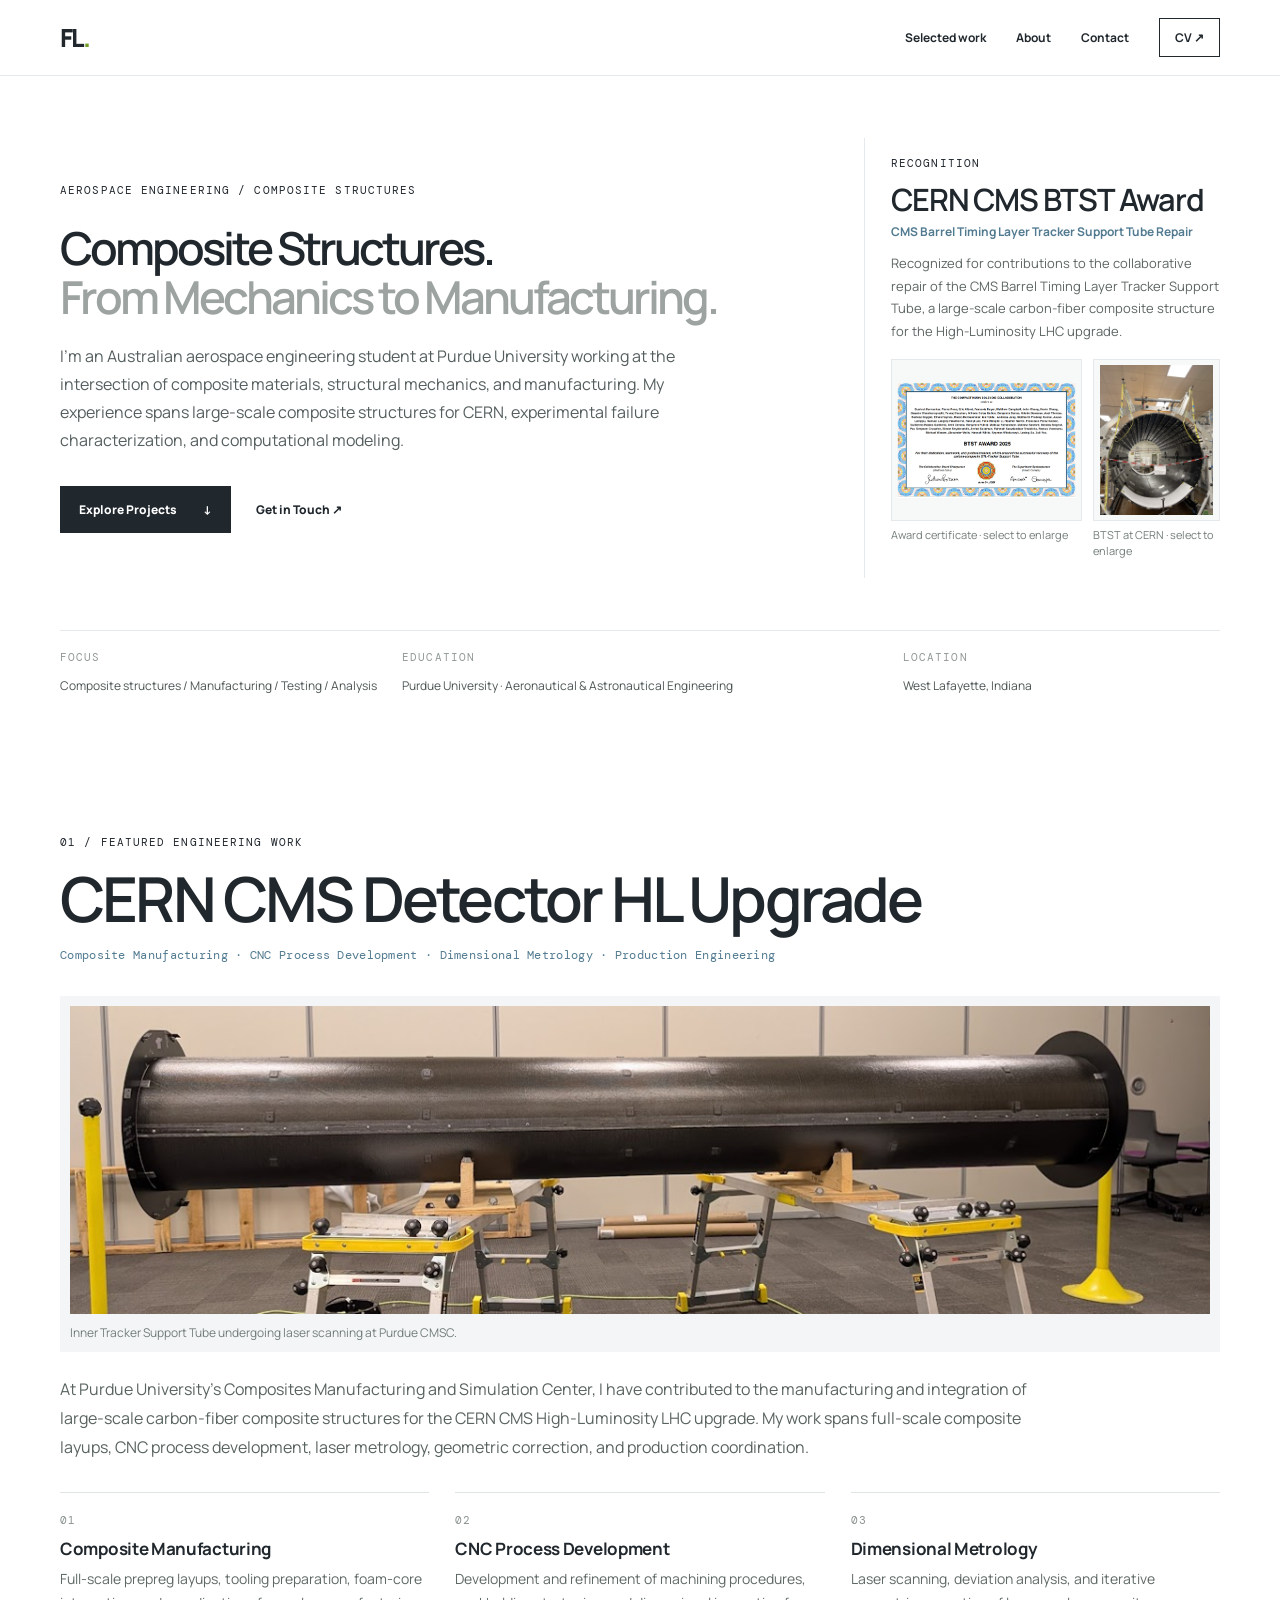
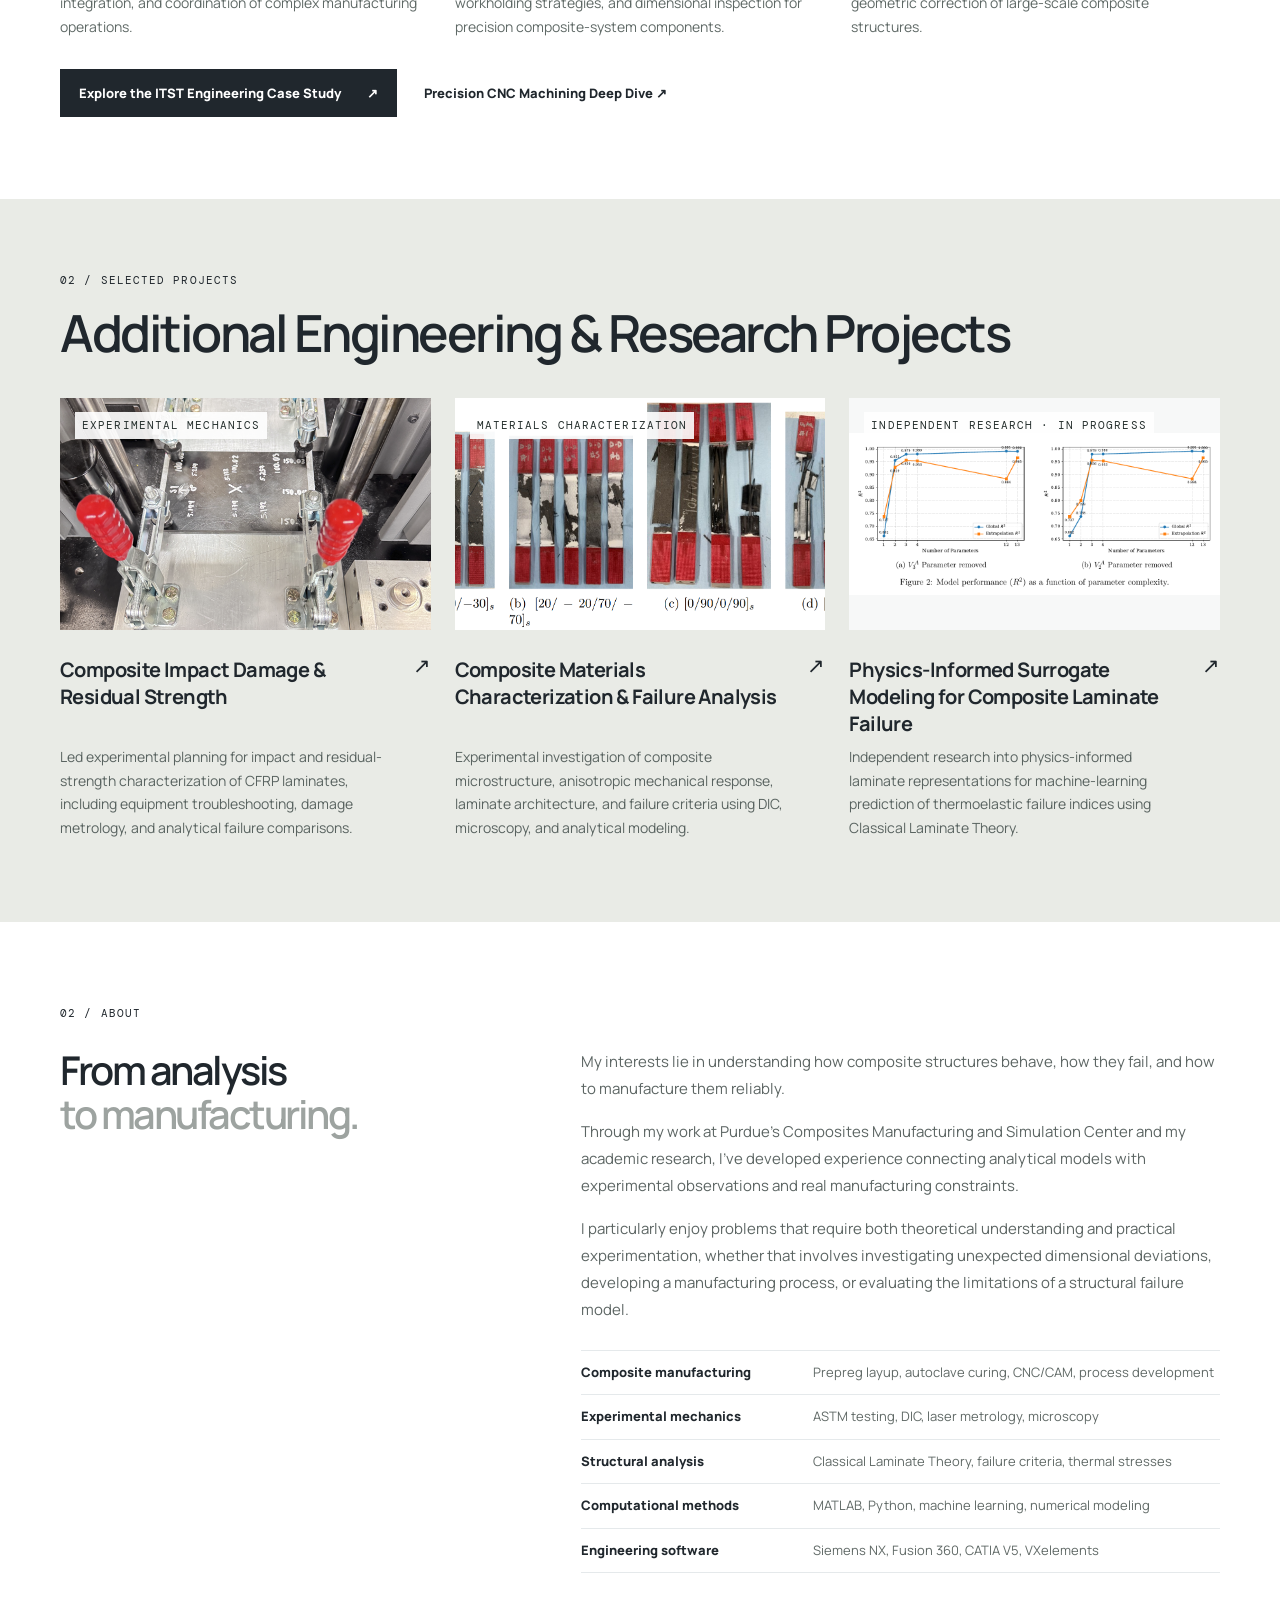
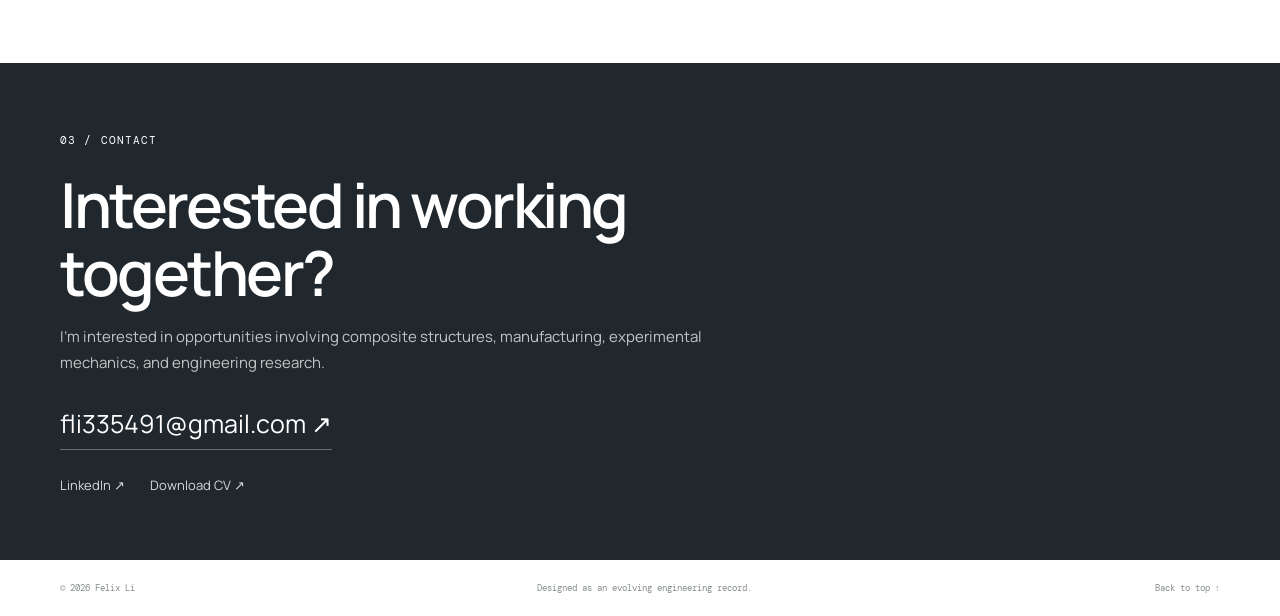
==== index.html @ 119773bb "Initial portfolio site Co-authored-by: Copilot <223556219+Copilot@users.noreply.github.com>" ====
<!doctype html>
<html lang="en">
<head>
  <meta charset="utf-8">
  <meta name="viewport" content="width=device-width, initial-scale=1">
  <meta name="description" content="Engineering portfolio of Felix Li — aerospace engineering, composite materials, mechanics and manufacturing.">
  <title>Felix Li | Engineering Portfolio</title>
  <link rel="preconnect" href="https://fonts.googleapis.com">
  <link rel="preconnect" href="https://fonts.gstatic.com" crossorigin>
  <link href="https://fonts.googleapis.com/css2?family=DM+Mono:wght@400;500&family=Manrope:wght@400;500;600;700;800&display=swap" rel="stylesheet">
  <link rel="stylesheet" href="styles.css">
</head>
<body>
  <header class="site-header">
    <a class="wordmark" href="#top">FL<span>.</span></a>
    <nav aria-label="Main navigation">
      <a href="#work">Selected work</a>
      <a href="#about">About</a>
      <a href="#contact">Contact</a>
      <a class="nav-cv" href="assets/resume/Resume.pdf" target="_blank" rel="noreferrer">CV ↗</a>
    </nav>
  </header>

  <main id="top">
    <section class="hero wrap">
      <div class="hero-feature-grid">
        <div class="hero-intro">
          <div class="eyebrow">AEROSPACE ENGINEERING / COMPOSITE STRUCTURES</div>
          <h1>Composite Structures.<br><span class="muted">From Mechanics to Manufacturing.</span></h1>
          <p class="hero-copy">I'm an Australian aerospace engineering student at Purdue University working at the intersection of composite materials, structural mechanics, and manufacturing. My experience spans large-scale composite structures for CERN, experimental failure characterization, and computational modeling.</p>
          <div class="hero-actions">
            <a class="button button-dark" href="#work">Explore Projects <span>↓</span></a>
            <a class="text-link" href="mailto:fli335491@gmail.com">Get in Touch ↗</a>
          </div>
        </div>

        <aside class="hero-award" aria-labelledby="hero-award-title">
          <div class="eyebrow">RECOGNITION</div>
          <h2 id="hero-award-title">CERN CMS BTST Award</h2>
          <p class="hero-award-subtitle">CMS Barrel Timing Layer Tracker Support Tube Repair</p>
          <p class="hero-award-description">Recognized for contributions to the collaborative repair of the CMS Barrel Timing Layer Tracker Support Tube, a large-scale carbon-fiber composite structure for the High-Luminosity LHC upgrade.</p>
          <div class="hero-award-gallery">
            <figure class="hero-award-figure hero-award-certificate">
              <a href="assets/btstaward/CMS%20BTST%20Award.png" target="_blank" rel="noreferrer" aria-label="Open the CERN CMS BTST Award certificate at full resolution in a new tab">
                <img src="assets/btstaward/CMS%20BTST%20Award.png" alt="CERN CMS BTST Award certificate recognizing the collaborative recovery of the carbon-composite BTL Tracker Support Tube.">
              </a>
              <figcaption>Award certificate · select to enlarge</figcaption>
            </figure>
            <figure class="hero-award-figure hero-award-photo">
              <a href="assets/btstaward/btstatcern.jpg" target="_blank" rel="noreferrer" aria-label="Open the BTST composite support tube photograph at full resolution in a new tab">
                <img src="assets/btstaward/btstatcern.jpg" alt="Large curved carbon-fiber composite Barrel Timing Layer Tracker Support Tube at CERN.">
              </a>
              <figcaption>BTST at CERN · select to enlarge</figcaption>
            </figure>
          </div>
        </aside>
      </div>
      <div class="hero-meta">
        <div><span class="meta-label">FOCUS</span><span>Composite structures / Manufacturing / Testing / Analysis</span></div>
        <div><span class="meta-label">EDUCATION</span><span>Purdue University · Aeronautical & Astronautical Engineering</span></div>
        <div><span class="meta-label">LOCATION</span><span>West Lafayette, Indiana</span></div>
      </div>
    </section>

    <section class="featured-work-section" id="work">
      <div class="wrap">
        <div class="featured-heading">
          <div class="eyebrow">01 / FEATURED ENGINEERING WORK</div>
          <h2>CERN CMS Detector HL Upgrade</h2>
          <p class="featured-subtitle">Composite Manufacturing · CNC Process Development · Dimensional Metrology · Production Engineering</p>
        </div>
        <figure class="featured-image">
          <img
            src="assets/cms/ITSTFULL.png"
            alt="Full-length CERN CMS Inner Tracker Support Tube undergoing laser scanning."
            fetchpriority="high"
          >
          <figcaption>Inner Tracker Support Tube undergoing laser scanning at Purdue CMSC.</figcaption>
        </figure>
        <p class="featured-description">At Purdue University's Composites Manufacturing and Simulation Center, I have contributed to the manufacturing and integration of large-scale carbon-fiber composite structures for the CERN CMS High-Luminosity LHC upgrade. My work spans full-scale composite layups, CNC process development, laser metrology, geometric correction, and production coordination.</p>

        <div class="featured-highlights">
          <article>
            <span class="project-number">01</span>
            <h3>Composite Manufacturing</h3>
            <p>Full-scale prepreg layups, tooling preparation, foam-core integration, and coordination of complex manufacturing operations.</p>
          </article>
          <article>
            <span class="project-number">02</span>
            <h3>CNC Process Development</h3>
            <p>Development and refinement of machining procedures, workholding strategies, and dimensional inspection for precision composite-system components.</p>
          </article>
          <article>
            <span class="project-number">03</span>
            <h3>Dimensional Metrology</h3>
            <p>Laser scanning, deviation analysis, and iterative geometric correction of large-scale composite structures.</p>
          </article>
        </div>

        <div class="featured-actions">
          <a class="button button-dark" href="projects/cms-support-tube.html">Explore the ITST Engineering Case Study <span>↗</span></a>
          <a class="text-link" href="projects/itst-track-machining.html">Precision CNC Machining Deep Dive ↗</a>
        </div>
      </div>
    </section>

    <section class="work-section" id="projects">
      <div class="wrap">
        <div class="section-heading">
          <div><div class="eyebrow">02 / SELECTED PROJECTS</div><h2>Additional Engineering &amp; Research Projects</h2></div>
        </div>

        <div class="project-grid">
          <a class="project-card cai-project-card" href="projects/compression-after-impact.html">
            <div class="project-image image-testing"><span class="image-tag">EXPERIMENTAL MECHANICS</span><img src="assets/testingandchar/impactest.png" alt="Carbon-fiber composite test plate secured in the drop-weight impact tower." loading="lazy"></div>
            <div class="project-info">
              <div>
                <h3>Composite Impact Damage &amp; Residual Strength</h3>
                <p>Led experimental planning for impact and residual-strength characterization of CFRP laminates, including equipment troubleshooting, damage metrology, and analytical failure comparisons.</p>
              </div>
              <span class="arrow" aria-hidden="true">↗</span>
            </div>
          </a>
          <a class="project-card" href="projects/composite-characterization.html">
            <div class="project-image image-mechanics"><span class="image-tag">MATERIALS CHARACTERIZATION</span><img src="assets/mse586/doubledoubleandcrossply.png" alt="Failed tensile coupons comparing tested Double-Double and cross-ply laminate configurations." loading="lazy"></div>
            <div class="project-info">
              <div>
                <h3>Composite Materials Characterization &amp; Failure Analysis</h3>
                <p>Experimental investigation of composite microstructure, anisotropic mechanical response, laminate architecture, and failure criteria using DIC, microscopy, and analytical modeling.</p>
              </div>
              <span class="arrow" aria-hidden="true">↗</span>
            </div>
          </a>
          <a class="project-card surrogate-project-card" href="projects/laminate-surrogate-modeling.html">
            <div class="project-image"><span class="image-tag">INDEPENDENT RESEARCH · IN PROGRESS</span><img src="assets/surrogatemodelling/figure-2.png" alt="Complete report figure showing two plots of global and extrapolation R-squared versus the number of laminate parameters." loading="lazy"></div>
            <div class="project-info">
              <div>
                <h3>Physics-Informed Surrogate Modeling for Composite Laminate Failure</h3>
                <p>Independent research into physics-informed laminate representations for machine-learning prediction of thermoelastic failure indices using Classical Laminate Theory.</p>
              </div>
              <span class="arrow" aria-hidden="true">↗</span>
            </div>
          </a>
        </div>
      </div>
    </section>

    <section class="about-section wrap" id="about">
      <div class="eyebrow">02 / ABOUT</div>
      <div class="about-layout">
        <h2>From analysis<br><span class="muted">to manufacturing.</span></h2>
        <div class="about-copy">
          <p>My interests lie in understanding how composite structures behave, how they fail, and how to manufacture them reliably.</p>
          <p>Through my work at Purdue's Composites Manufacturing and Simulation Center and my academic research, I've developed experience connecting analytical models with experimental observations and real manufacturing constraints.</p>
          <p>I particularly enjoy problems that require both theoretical understanding and practical experimentation, whether that involves investigating unexpected dimensional deviations, developing a manufacturing process, or evaluating the limitations of a structural failure model.</p>
          <dl class="capability-list">
            <div><dt>Composite manufacturing</dt><dd>Prepreg layup, autoclave curing, CNC/CAM, process development</dd></div>
            <div><dt>Experimental mechanics</dt><dd>ASTM testing, DIC, laser metrology, microscopy</dd></div>
            <div><dt>Structural analysis</dt><dd>Classical Laminate Theory, failure criteria, thermal stresses</dd></div>
            <div><dt>Computational methods</dt><dd>MATLAB, Python, machine learning, numerical modeling</dd></div>
            <div><dt>Engineering software</dt><dd>Siemens NX, Fusion 360, CATIA V5, VXelements</dd></div>
          </dl>
        </div>
      </div>
    </section>

    <section class="contact-section" id="contact">
      <div class="wrap contact-inner">
        <div class="eyebrow">03 / CONTACT</div>
        <h2>Interested in working together?</h2>
        <p>I'm interested in opportunities involving composite structures, manufacturing, experimental mechanics, and engineering research.</p>
        <a class="contact-email" href="mailto:fli335491@gmail.com">fli335491@gmail.com ↗</a>
        <div class="contact-links">
          <a href="https://www.linkedin.com/in/felix-li-637386235/" target="_blank" rel="noreferrer">LinkedIn ↗</a>
          <a href="assets/resume/Resume.pdf" target="_blank" rel="noreferrer">Download CV ↗</a>
        </div>
      </div>
    </section>
  </main>

  <footer class="site-footer wrap"><span>© 2026 Felix Li</span><span>Designed as an evolving engineering record.</span><a href="#top">Back to top ↑</a></footer>
</body>
</html>
---- styles.css ----
/* Felix Li — engineering portfolio starter
   Edit the variables below to change the site's visual identity. */
:root {
  --ink: #20272d;
  --muted: #78838a;
  --paper: #ffffff;
  --white: #ffffff;
  --line: #e5e9eb;
  --accent: #527b91;
  --mono: "DM Mono", monospace;
  --sans: "Manrope", Arial, sans-serif;
}
* { box-sizing: border-box; }
html { scroll-behavior: smooth; }
body { margin: 0; background: var(--paper); color: var(--ink); font-family: var(--sans); }
a { color: inherit; text-decoration: none; }
a:focus-visible { outline:3px solid var(--accent); outline-offset:4px; }
.wrap { width: min(1160px, calc(100% - 64px)); margin-inline: auto; }
.site-header { height: 76px; padding: 0 max(32px, calc((100vw - 1160px)/2)); display:flex; align-items:center; justify-content:space-between; border-bottom:1px solid var(--line); }
.wordmark { font-size: 25px; font-weight:800; letter-spacing:-2px; }
.wordmark span { color:#729d25; }
nav { display:flex; align-items:center; gap:30px; font-size:12px; font-weight:700; }
nav a:hover, .text-link:hover, .contact-links a:hover { opacity:.6; }
.nav-cv { border:1px solid var(--ink); padding:10px 15px; }
.hero { padding-top:62px; padding-bottom:62px; }
.hero-feature-grid { display:grid; grid-template-columns:minmax(0,2fr) minmax(0,.92fr); gap:30px; align-items:center; }
.hero-intro { min-width:0; }
.hero-intro h1 { max-width:800px; margin:27px 0 20px; font-size:clamp(38px,3.55vw,51px); line-height:1.08; letter-spacing:-3px; }
.hero-award { min-width:0; padding:18px 0 18px 26px; border-left:1px solid var(--line); }
.hero-award h2 { margin:13px 0 6px; font-size:clamp(24px,2.4vw,32px); letter-spacing:-1.1px; }
.hero-award-subtitle { margin:0 0 10px; color:var(--accent); font-size:12px; font-weight:700; line-height:1.65; }
.hero-award-description { max-width:540px; margin:0; color:#5c6563; font-size:13px; line-height:1.75; }
.hero-award-gallery { display:grid; grid-template-columns:minmax(0,1.2fr) minmax(0,.8fr); gap:11px; align-items:start; margin-top:16px; }
.hero-award-figure { min-width:0; margin:0; }
.hero-award-figure a { display:flex; align-items:center; justify-content:center; height:162px; padding:5px; border:1px solid var(--line); background:#f7f8f8; }
.hero-award-figure img { display:block; width:100%; height:100%; object-fit:contain; }
.hero-award-certificate img { max-width:100%; }
.hero-award-photo img { width:auto; max-width:100%; }
.hero-award-figure figcaption { margin-top:6px; color:#737d7a; font-size:11px; line-height:1.5; }
.recognition-link { display:inline-flex; gap:16px; margin-top:13px; padding-bottom:5px; border-bottom:1px solid #aebdc4; color:#415d6a; font-size:11px; font-weight:800; }
.recognition-link:hover { color:var(--ink); border-color:var(--ink); }
.recognition-note { margin:10px 0 0; color:#8a9290; font-size:9px; line-height:1.5; }
.eyebrow, .meta-label, .project-number, .image-tag { font-family:var(--mono); font-size:11px; letter-spacing:1.1px; }
.eyebrow { display:flex; align-items:center; gap:10px; }
.status-dot { width:7px; height:7px; border-radius:50%; background:#78a92c; display:inline-block; }
.eyebrow-year { color:var(--muted); margin-left:8px; }
h1 { font-size:clamp(46px, 7vw, 88px); line-height:1.02; letter-spacing:-5px; margin:34px 0 24px; font-weight:600; }
.muted { color:#9da3a0; }
.hero-copy { font-size:16px; line-height:1.75; color:#555e5e; max-width:650px; }
.hero-actions { display:flex; align-items:center; gap:25px; margin-top:32px; }
.button { display:inline-flex; align-items:center; gap:26px; padding:15px 19px; font-size:12px; font-weight:800; }
.button-dark { background:var(--ink); color:white; }
.button-dark:hover { background:#343a3a; }
.text-link { font-size:12px; font-weight:800; }
.hero-meta { display:grid; grid-template-columns:1fr 1.5fr 1fr; gap:25px; border-top:1px solid var(--line); margin-top:52px; padding-top:18px; }
.hero-meta div { display:flex; flex-direction:column; gap:9px; font-size:12px; line-height:1.6; color:#4d5554; }
.meta-label { color:#929997; }
.featured-work-section { padding:78px 0 82px; background:#fff; }
.featured-heading { max-width:900px; }
.featured-heading h2 { margin-top:17px; font-size:clamp(38px,5.2vw,62px); letter-spacing:-2.8px; }
.featured-subtitle { margin:12px 0 0; color:var(--accent); font:12px/1.8 var(--mono); letter-spacing:.3px; }
.featured-image { margin:30px 0 23px; padding:10px; background:#f3f5f6; }
.featured-image img { display:block; width:100%; height:auto; }
.featured-image figcaption { margin-top:9px; color:#737d7a; font-size:12px; line-height:1.6; }
.featured-description { max-width:980px; margin:0; color:#596360; font-size:16px; line-height:1.8; }
.featured-highlights { display:grid; grid-template-columns:repeat(3,minmax(0,1fr)); gap:26px; margin-top:30px; }
.featured-highlights article { min-width:0; padding-top:14px; border-top:1px solid #dfe4e5; }
.featured-highlights h3 { margin:8px 0 7px; font-size:17px; line-height:1.4; letter-spacing:-.3px; }
.featured-highlights p { margin:0; color:#5f6966; font-size:14px; line-height:1.7; }
.featured-actions { display:flex; flex-wrap:wrap; align-items:center; gap:20px 27px; margin-top:30px; }
.featured-actions .button { font-size:13px; }
.featured-actions .text-link { font-size:13px; }
.work-section { background:#e9ebe6; padding:74px 0 82px; }
.section-heading { display:flex; justify-content:space-between; align-items:end; gap:40px; margin-bottom:38px; }
h2 { font-size:clamp(34px, 4vw, 52px); line-height:1.08; letter-spacing:-2.5px; font-weight:600; margin:18px 0 0; }
.section-heading > p { max-width:430px; color:#697170; font-size:14px; line-height:1.75; margin:0 0 5px; }
.project-grid { display:grid; grid-template-columns:repeat(3,minmax(0,1fr)); gap:34px 24px; align-items:stretch; }
.project-card { display:flex; flex-direction:column; min-width:0; border-radius:2px; transition:transform .2s ease; }
.project-card:hover { transform:translateY(-3px); }
.project-card:focus-visible { outline-offset:6px; }
.project-image { aspect-ratio:16 / 10; height:auto; flex:none; position:relative; display:flex; justify-content:center; align-items:center; overflow:hidden; background:#c9cfca; }
.project-image img { width:100%; height:100%; object-fit:cover; }
.surrogate-project-card .project-image { background:#f7f8f8; }
.surrogate-project-card .project-image img { object-fit:contain; }
.image-cms img { object-fit:contain; object-position:center 48%; }
.cai-project-card .project-image img { object-position:center 50%; }
.image-mechanics img { object-position:center 52%; }
.image-cms { background:linear-gradient(135deg,#bfc8c1,#88958e); }
.image-btst { background:linear-gradient(135deg,#d0d1c8,#a0a69c); }
.image-mechanics { background:linear-gradient(135deg,#bfc6cc,#818d99); }
.image-testing { background:linear-gradient(135deg,#d3cfc3,#9c9c8d); }
.image-tag { position:absolute; top:14px; left:15px; max-width:calc(100% - 30px); padding:5px 7px; background:rgba(255,255,255,.9); color:#26302e; z-index:1; font-size:11px; line-height:1.5; }
.image-placeholder { color:#58615e; font-family:var(--mono); font-size:10px; letter-spacing:1px; border:1px dashed #69746e; padding:14px 18px; }
.project-info { display:grid; grid-template-columns:minmax(0,1fr) auto; align-items:start; flex:1; gap:15px; padding-top:18px; }
.project-info > div { min-width:0; }
.project-number { color:#8a9290; }
.project-info h3 { min-height:4.05em; font-size:20px; line-height:1.35; letter-spacing:-.6px; margin:8px 0 8px; }
.project-info p { min-height:5.1em; color:#596360; font-size:14px; line-height:1.7; margin:0; max-width:500px; }
.project-skills { display:flex; flex-wrap:wrap; gap:6px; list-style:none; margin:12px 0 0; padding:0; }
.project-skills li { border:1px solid #d6dfe3; padding:5px 8px; color:#526773; font-family:var(--mono); font-size:9px; line-height:1.4; }
.arrow { padding-top:3px; font-size:21px; transition:transform .2s; }
.project-card:hover .arrow { transform:translate(3px,-3px); }
.small-note { color:#8a9290; font-size:10px; margin-top:35px; }
.about-section { padding-top:84px; padding-bottom:90px; }
.about-layout { display:grid; grid-template-columns:minmax(0,.85fr) minmax(0,1.15fr); gap:48px; margin-top:28px; }
.about-layout h2 { max-width:500px; align-self:start; font-size:clamp(38px,3.1vw,44px); line-height:1.12; margin:0; }
.about-copy p { max-width:680px; font-size:15px; line-height:1.8; color:#5c6563; margin:0 0 16px; }
.capability-list { display:grid; grid-template-columns:1fr; margin:27px 0 0; padding:0; border-top:1px solid var(--line); }
.capability-list div { display:grid; grid-template-columns:minmax(165px,.7fr) minmax(0,1.3fr); gap:14px; padding:11px 0; border-bottom:1px solid var(--line); }
.capability-list dt { font-size:13px; line-height:1.6; font-weight:800; }
.capability-list dd { margin:0; color:#606966; font-size:13px; line-height:1.65; }
.contact-section { background:var(--ink); color:white; padding:70px 0 66px; }
.contact-inner h2 { max-width:800px; font-size:clamp(40px,5vw,62px); line-height:1.1; margin:24px 0 16px; }
.contact-inner > p { max-width:680px; color:#c0c7c4; font-size:15px; line-height:1.75; }
.contact-email { display:inline-block; font-size:clamp(18px,2.6vw,25px); margin:15px 0 26px; border-bottom:1px solid #66706c; padding-bottom:8px; }
.contact-links { display:flex; gap:25px; font-size:13px; color:#d5dbd8; }
.site-footer { display:flex; justify-content:space-between; gap:20px; padding-top:22px; padding-bottom:22px; color:#858d89; font-family:var(--mono); font-size:9px; }
@media (max-width:1100px) {
  .project-grid { grid-template-columns:repeat(2,minmax(0,1fr)); }
  .featured-highlights { gap:20px; }
}
@media (max-width:900px) {
  .wrap { width:min(100% - 52px, 760px); }
  .hero-feature-grid { grid-template-columns:1fr; gap:34px; }
  .hero-intro h1 { max-width:760px; font-size:clamp(42px,6.1vw,54px); }
  .hero-award { padding:25px 0 0; border-top:1px solid var(--line); border-left:0; }
  .hero-award-gallery { grid-template-columns:minmax(0,1.2fr) minmax(0,.8fr); }
  .hero-award-figure a { height:190px; }
  .hero-meta { margin-top:40px; }
  .featured-work-section { padding:62px 0 66px; }
  .featured-image { margin-top:24px; }
  .featured-highlights { grid-template-columns:repeat(2,minmax(0,1fr)); row-gap:20px; }
  .about-layout { grid-template-columns:1fr; gap:26px; }
  .about-layout h2 { max-width:620px; font-size:clamp(40px,5vw,46px); }
}
@media (max-width:700px) {
  .wrap { width:calc(100% - 38px); }
  .site-header { height:66px; padding:0 19px; }
  nav { gap:12px; font-size:11px; }
  .hero { padding-top:48px; padding-bottom:60px; }
  .eyebrow { font-size:10px; }
  .hero-intro h1 { font-size:clamp(38px,9vw,54px); letter-spacing:-2.7px; }
  .hero-copy { font-size:15px; }
  .hero-award h2 { font-size:28px; }
  .hero-award-gallery { grid-template-columns:minmax(0,1.2fr) minmax(0,.8fr); gap:10px; }
  .hero-award-figure a { height:150px; }
  .hero-award-figure figcaption { font-size:10px; }
  .hero-meta { grid-template-columns:1fr; gap:16px; margin-top:38px; }
  .featured-work-section { padding:50px 0 54px; }
  .featured-heading h2 { font-size:clamp(34px,8vw,46px); }
  .featured-subtitle { font-size:11px; }
  .featured-image { margin:20px 0; padding:7px; }
  .featured-description { font-size:15px; }
  .featured-highlights { grid-template-columns:1fr; gap:16px; margin-top:24px; }
  .featured-highlights h3 { font-size:16px; }
  .featured-highlights p { font-size:14px; }
  .featured-actions { align-items:flex-start; flex-direction:column; gap:17px; }
  .section-heading { display:block; }
  .section-heading > p { margin-top:18px; }
  .project-grid { grid-template-columns:1fr; gap:30px; }
  .project-image { aspect-ratio:16 / 10; }
  .project-info h3 { font-size:19px; }
  .project-info p { font-size:14px; }
  .about-layout { display:block; }
  .about-layout h2 { max-width:470px; margin-bottom:25px; font-size:clamp(36px,10vw,42px); }
  .capability-list div { grid-template-columns:1fr; gap:2px; padding:10px 0; }
  .contact-inner h2 { font-size:clamp(38px,9vw,54px); }
  .contact-inner > p { font-size:14px; }
  .contact-email { margin-bottom:22px; }
  .site-header { padding-inline:19px; }
  .site-footer { flex-wrap:wrap; }
}
@media (max-width:420px) {
  nav { gap:9px; font-size:10px; }
  .nav-cv { padding:8px 10px; }
  .hero-award-gallery { grid-template-columns:1fr; }
  .hero-award-figure a { height:auto; min-height:0; }
  .hero-award-certificate img { max-height:260px; }
  .hero-award-photo img { max-height:360px; }
}
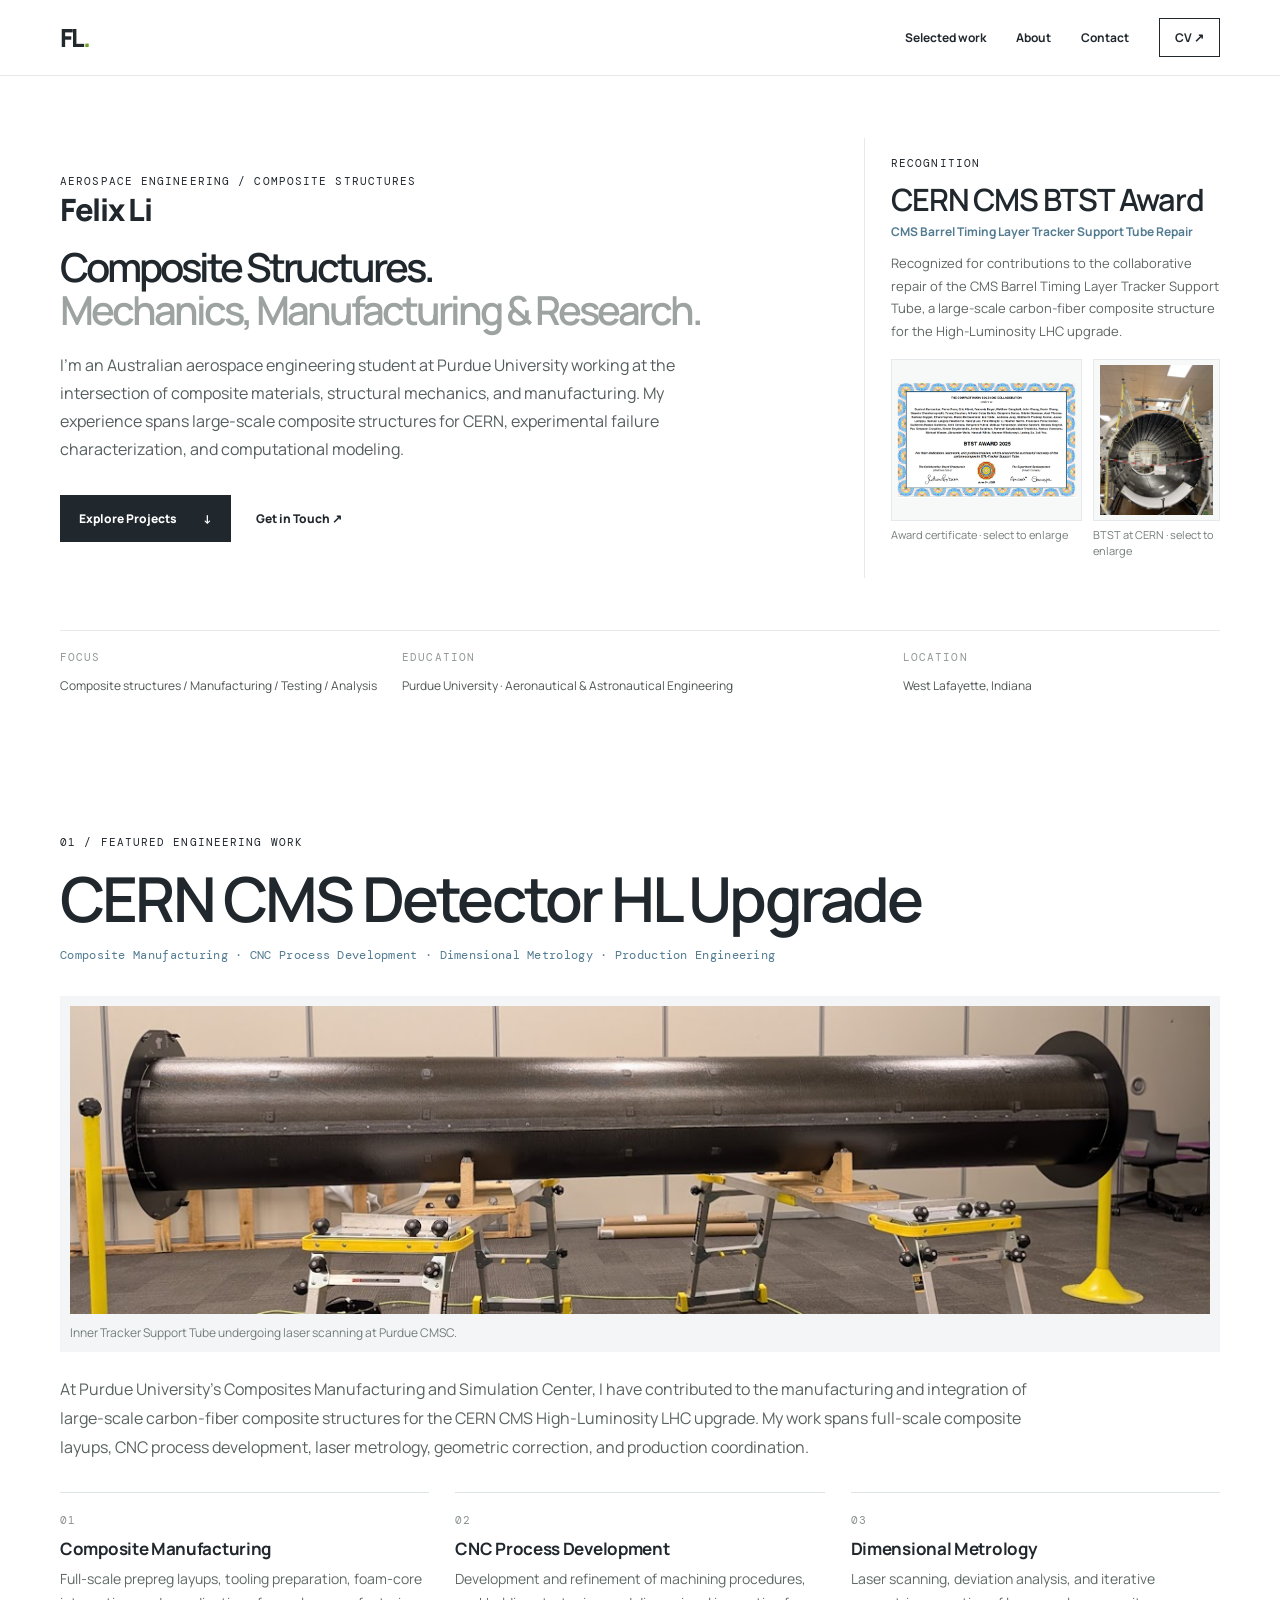
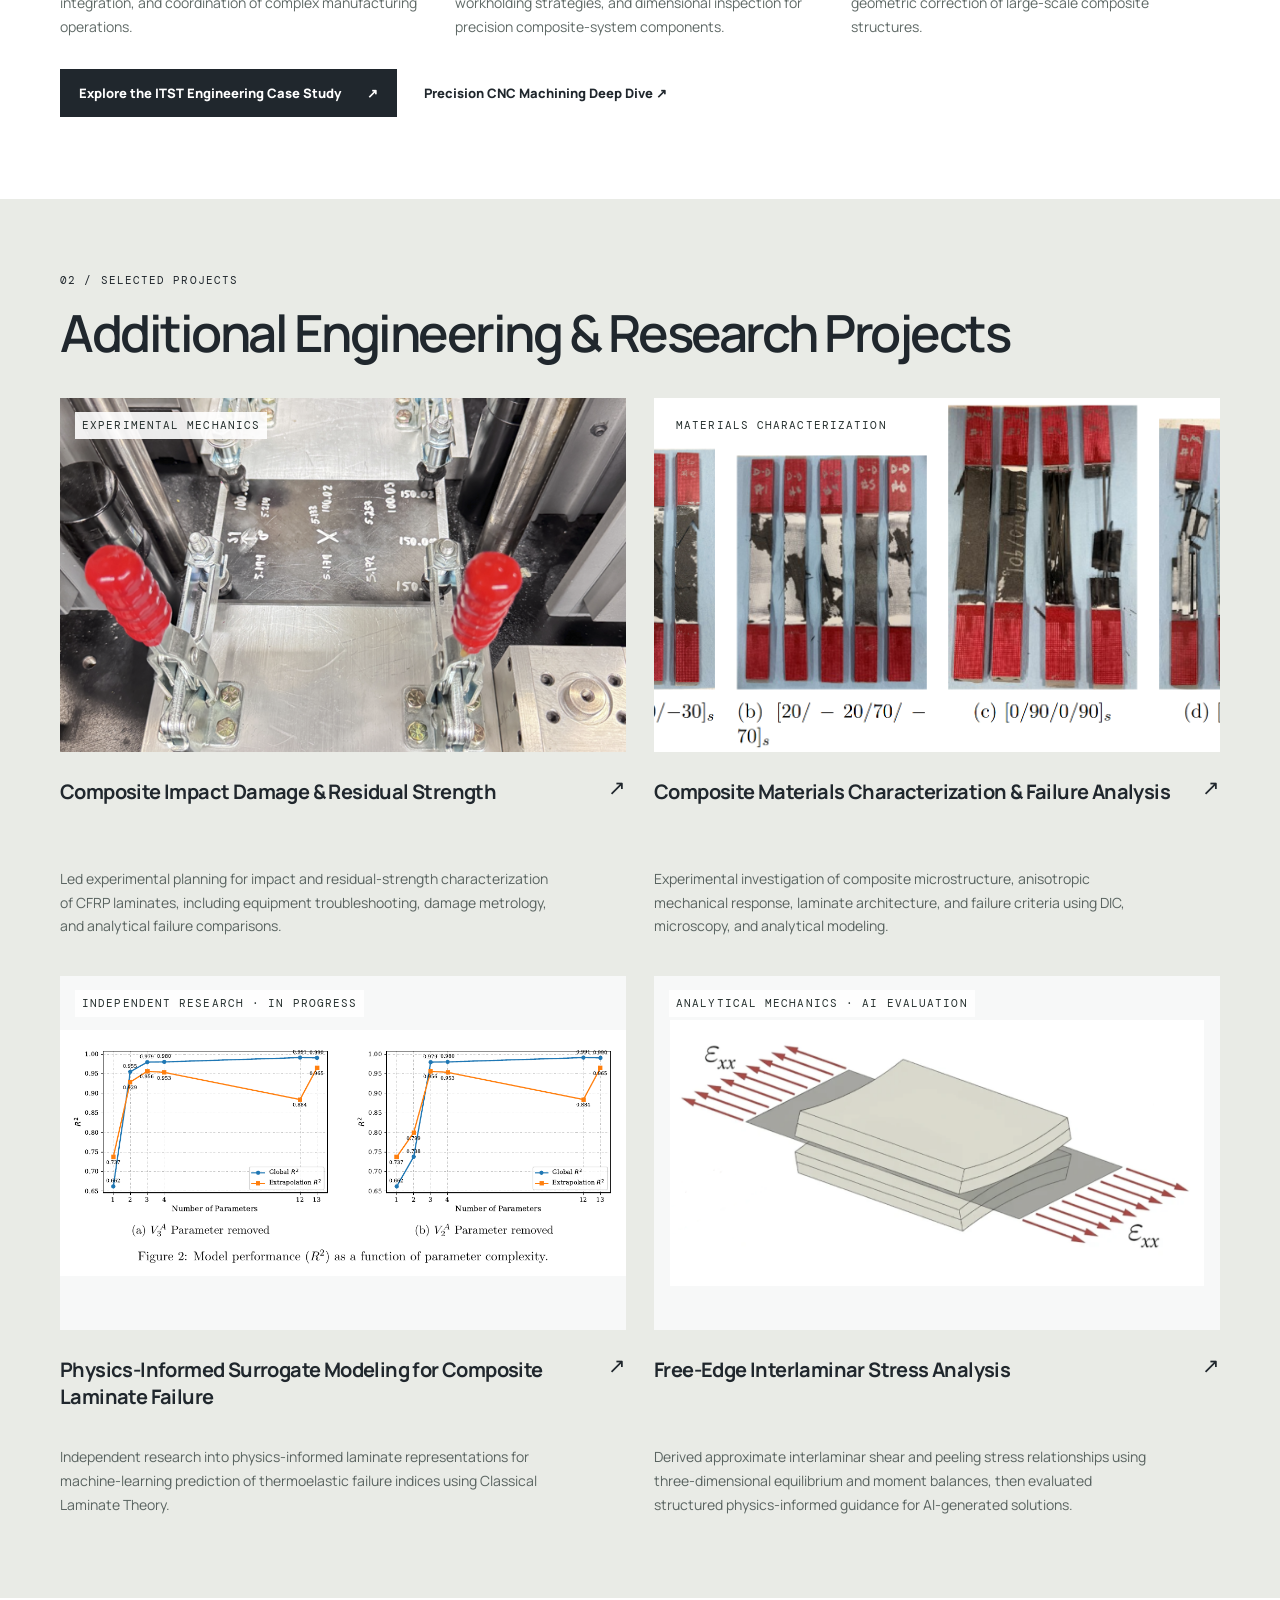
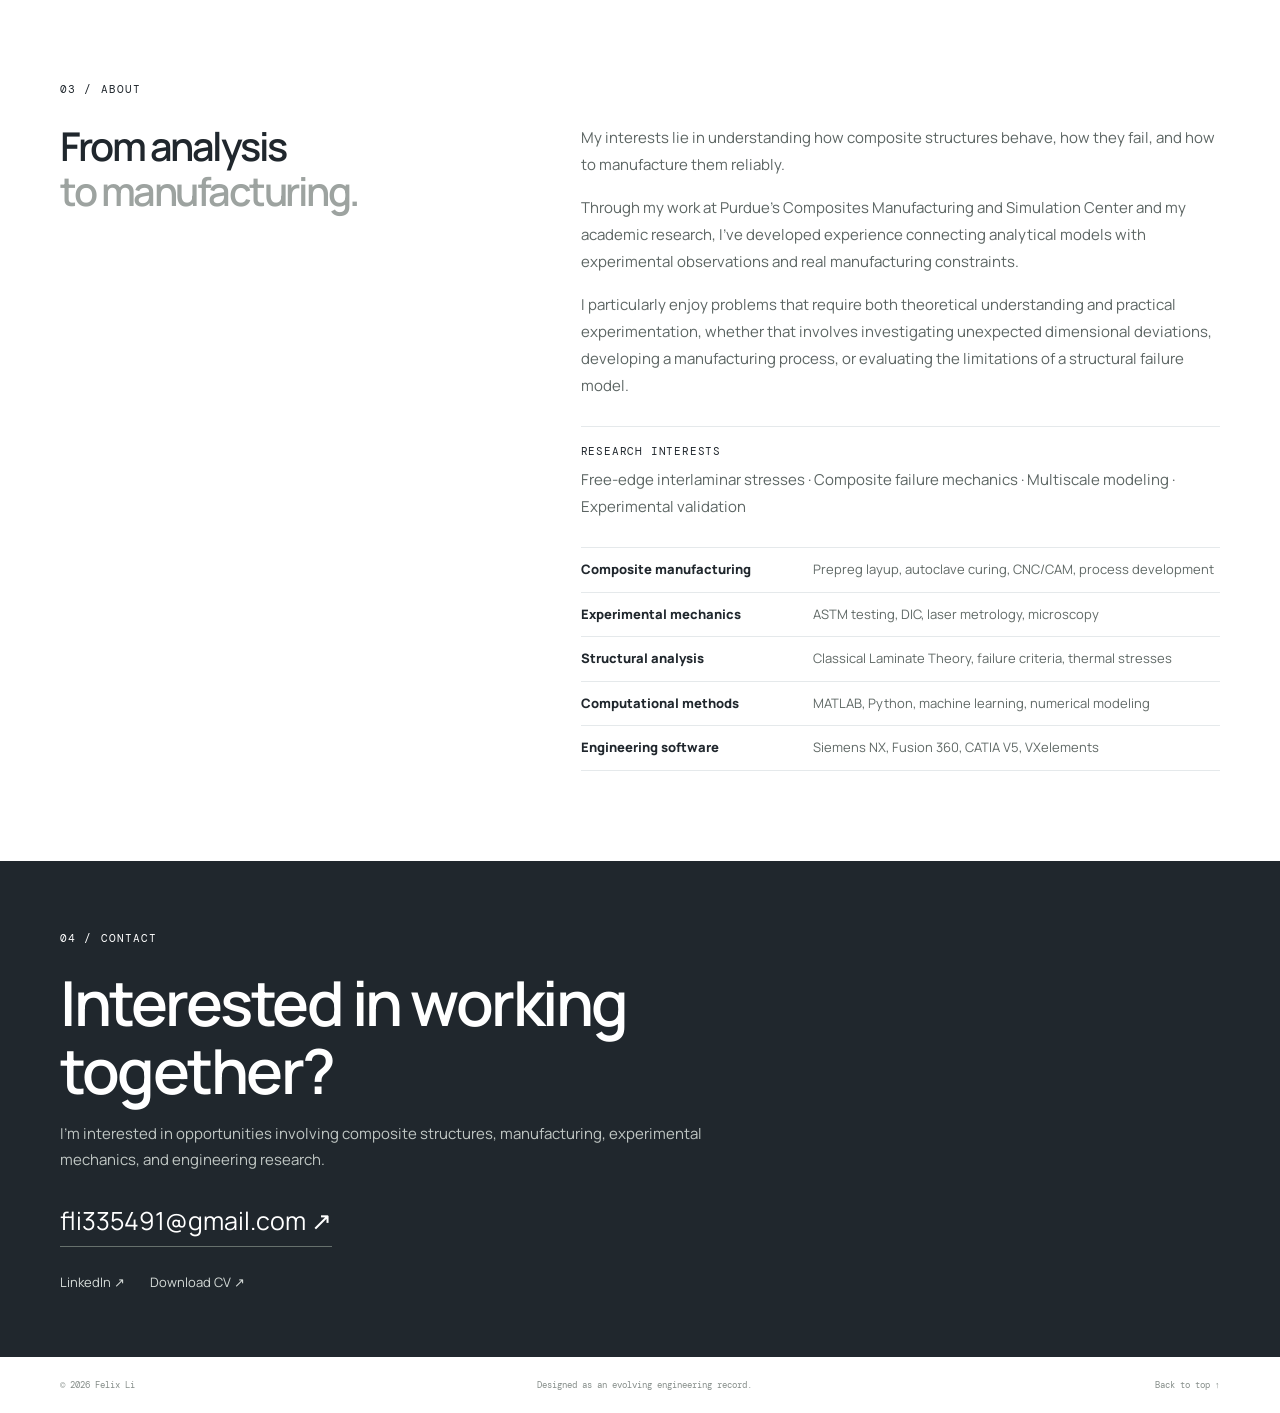
==== commit 53ea3509: "Update engineering portfolio site Co-authored-by: Copilot <223556219+Copilot@users.noreply.github.co" ====
--- a/index.html
+++ b/index.html
@@ -26,7 +26,8 @@
       <div class="hero-feature-grid">
         <div class="hero-intro">
           <div class="eyebrow">AEROSPACE ENGINEERING / COMPOSITE STRUCTURES</div>
-          <h1>Composite Structures.<br><span class="muted">From Mechanics to Manufacturing.</span></h1>
+          <p class="hero-name">Felix Li</p>
+          <h1>Composite Structures.<br><span class="muted">Mechanics, Manufacturing &amp; Research.</span></h1>
           <p class="hero-copy">I'm an Australian aerospace engineering student at Purdue University working at the intersection of composite materials, structural mechanics, and manufacturing. My experience spans large-scale composite structures for CERN, experimental failure characterization, and computational modeling.</p>
           <div class="hero-actions">
             <a class="button button-dark" href="#work">Explore Projects <span>↓</span></a>
@@ -141,18 +142,35 @@
               <span class="arrow" aria-hidden="true">↗</span>
             </div>
           </a>
+          <a class="project-card free-edge-project-card" href="projects/free-edge-stresses.html">
+            <div class="project-image free-edge-project-image">
+              <span class="image-tag">ANALYTICAL MECHANICS · AI EVALUATION</span>
+              <img src="assets/free-edge/peeling-stress-mechanism.png" alt="Report diagram illustrating the free-edge peeling stress mechanism in a laminate." loading="lazy">
+            </div>
+            <div class="project-info">
+              <div>
+                <h3>Free-Edge Interlaminar Stress Analysis</h3>
+                <p>Derived approximate interlaminar shear and peeling stress relationships using three-dimensional equilibrium and moment balances, then evaluated structured physics-informed guidance for AI-generated solutions.</p>
+              </div>
+              <span class="arrow" aria-hidden="true">↗</span>
+            </div>
+          </a>
         </div>
       </div>
     </section>
 
     <section class="about-section wrap" id="about">
-      <div class="eyebrow">02 / ABOUT</div>
+      <div class="eyebrow">03 / ABOUT</div>
       <div class="about-layout">
         <h2>From analysis<br><span class="muted">to manufacturing.</span></h2>
         <div class="about-copy">
           <p>My interests lie in understanding how composite structures behave, how they fail, and how to manufacture them reliably.</p>
           <p>Through my work at Purdue's Composites Manufacturing and Simulation Center and my academic research, I've developed experience connecting analytical models with experimental observations and real manufacturing constraints.</p>
           <p>I particularly enjoy problems that require both theoretical understanding and practical experimentation, whether that involves investigating unexpected dimensional deviations, developing a manufacturing process, or evaluating the limitations of a structural failure model.</p>
+          <section class="research-interests" aria-labelledby="research-interests-title">
+            <h3 id="research-interests-title">Research interests</h3>
+            <p>Free-edge interlaminar stresses · Composite failure mechanics · Multiscale modeling · Experimental validation</p>
+          </section>
           <dl class="capability-list">
             <div><dt>Composite manufacturing</dt><dd>Prepreg layup, autoclave curing, CNC/CAM, process development</dd></div>
             <div><dt>Experimental mechanics</dt><dd>ASTM testing, DIC, laser metrology, microscopy</dd></div>
@@ -166,7 +184,7 @@
 
     <section class="contact-section" id="contact">
       <div class="wrap contact-inner">
-        <div class="eyebrow">03 / CONTACT</div>
+        <div class="eyebrow">04 / CONTACT</div>
         <h2>Interested in working together?</h2>
         <p>I'm interested in opportunities involving composite structures, manufacturing, experimental mechanics, and engineering research.</p>
         <a class="contact-email" href="mailto:fli335491@gmail.com">fli335491@gmail.com ↗</a>
--- a/styles.css
+++ b/styles.css
@@ -25,7 +25,8 @@
 .hero { padding-top:62px; padding-bottom:62px; }
 .hero-feature-grid { display:grid; grid-template-columns:minmax(0,2fr) minmax(0,.92fr); gap:30px; align-items:center; }
 .hero-intro { min-width:0; }
-.hero-intro h1 { max-width:800px; margin:27px 0 20px; font-size:clamp(38px,3.55vw,51px); line-height:1.08; letter-spacing:-3px; }
+.hero-name { margin:0 0 11px; font-size:clamp(23px,2.4vw,31px); font-weight:800; letter-spacing:-1.3px; }
+.hero-intro h1 { max-width:800px; margin:15px 0 20px; font-size:clamp(40px,3.05vw,44px); line-height:1.08; letter-spacing:-3px; }
 .hero-award { min-width:0; padding:18px 0 18px 26px; border-left:1px solid var(--line); }
 .hero-award h2 { margin:13px 0 6px; font-size:clamp(24px,2.4vw,32px); letter-spacing:-1.1px; }
 .hero-award-subtitle { margin:0 0 10px; color:var(--accent); font-size:12px; font-weight:700; line-height:1.65; }
@@ -74,7 +75,7 @@
 .section-heading { display:flex; justify-content:space-between; align-items:end; gap:40px; margin-bottom:38px; }
 h2 { font-size:clamp(34px, 4vw, 52px); line-height:1.08; letter-spacing:-2.5px; font-weight:600; margin:18px 0 0; }
 .section-heading > p { max-width:430px; color:#697170; font-size:14px; line-height:1.75; margin:0 0 5px; }
-.project-grid { display:grid; grid-template-columns:repeat(3,minmax(0,1fr)); gap:34px 24px; align-items:stretch; }
+.project-grid { display:grid; grid-template-columns:repeat(2,minmax(0,1fr)); gap:38px 28px; align-items:stretch; }
 .project-card { display:flex; flex-direction:column; min-width:0; border-radius:2px; transition:transform .2s ease; }
 .project-card:hover { transform:translateY(-3px); }
 .project-card:focus-visible { outline-offset:6px; }
@@ -100,6 +101,11 @@
 .project-skills li { border:1px solid #d6dfe3; padding:5px 8px; color:#526773; font-family:var(--mono); font-size:9px; line-height:1.4; }
 .arrow { padding-top:3px; font-size:21px; transition:transform .2s; }
 .project-card:hover .arrow { transform:translate(3px,-3px); }
+.free-edge-project-image { background:#f7f8f8; }
+.free-edge-project-image img { object-fit:contain; padding:16px; }
+.research-interests { margin-top:27px; padding:17px 0 0; border-top:1px solid var(--line); }
+.research-interests h3 { margin:0 0 8px; font:11px var(--mono); letter-spacing:.8px; text-transform:uppercase; }
+.research-interests p { margin:0; color:#606966; font-size:13px; line-height:1.7; }
 .small-note { color:#8a9290; font-size:10px; margin-top:35px; }
 .about-section { padding-top:84px; padding-bottom:90px; }
 .about-layout { display:grid; grid-template-columns:minmax(0,.85fr) minmax(0,1.15fr); gap:48px; margin-top:28px; }
